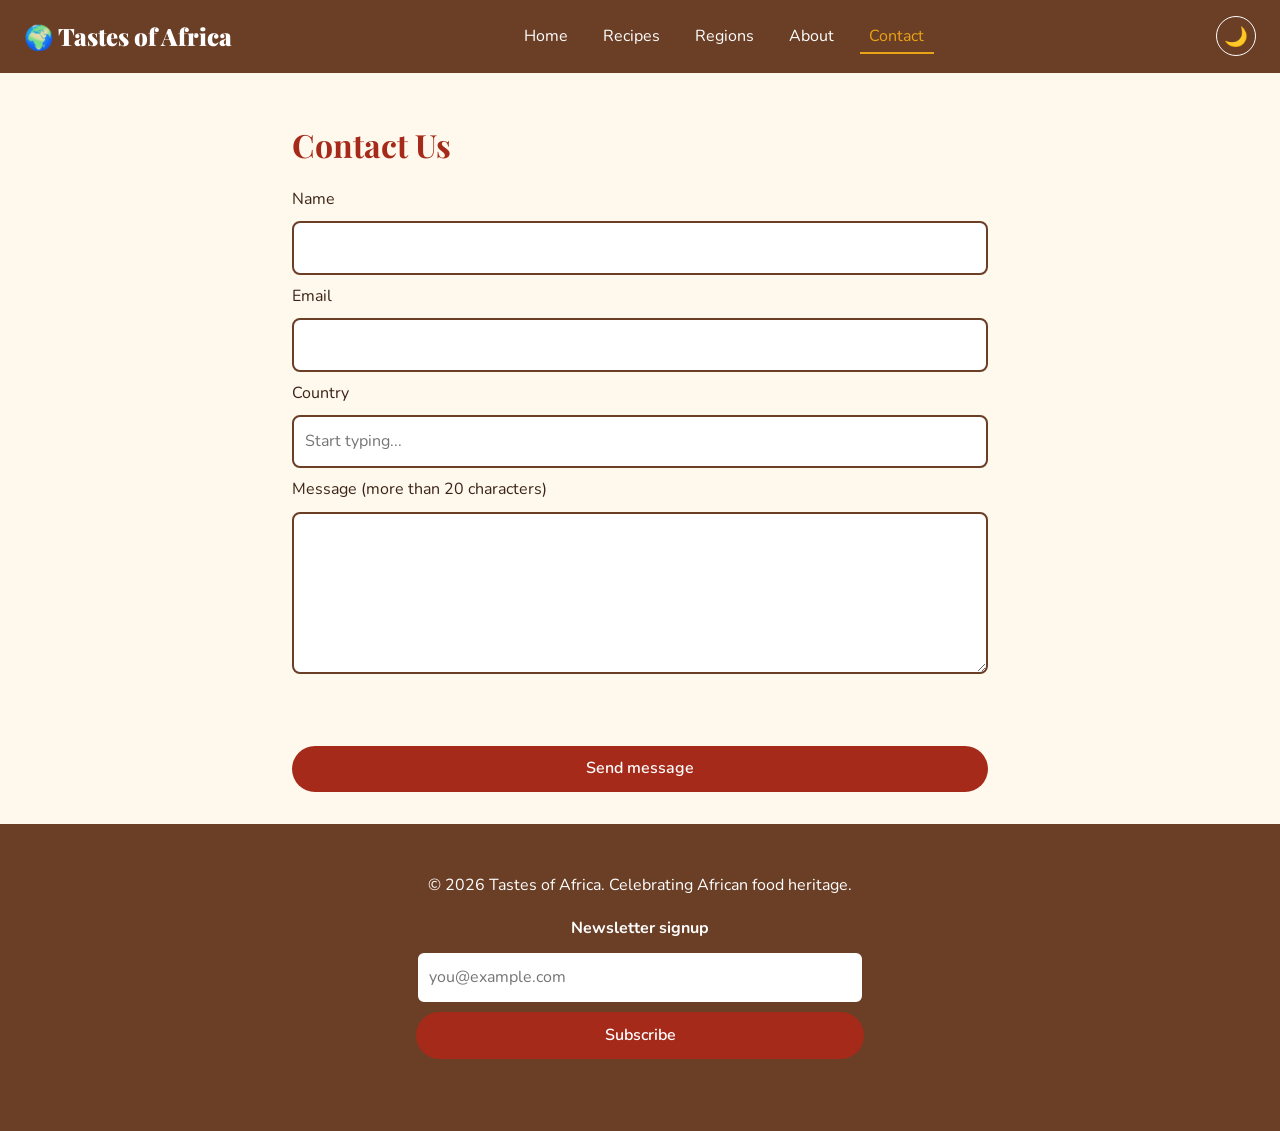
==== contact.html @ f4d13b34 "Tastes of Africa website: HTML, CSS and JavaScript" ====
<!DOCTYPE html>
<html lang="en">
<head>
<meta charset="UTF-8">
<meta name="viewport" content="width=device-width, initial-scale=1">
<title>Contact | Tastes of Africa</title>
<link rel="preconnect" href="https://fonts.googleapis.com">
<link href="https://fonts.googleapis.com/css2?family=Playfair+Display:wght@700;900&family=Nunito:wght@400;600&display=swap" rel="stylesheet">
<link rel="stylesheet" href="styles.css">
</head>
<body>
<header class="site-header">
  <a class="logo" href="index.html">🌍 Tastes of Africa</a>
  <nav aria-label="Main navigation"><ul>
    <li><a href="index.html">Home</a></li>
    <li><a href="recipes.html">Recipes</a></li>
    <li><a href="regions.html">Regions</a></li>
    <li><a href="about.html">About</a></li>
    <li><a href="contact.html" aria-current="page">Contact</a></li>
  </ul></nav>
  <button id="theme-toggle" type="button" aria-label="Toggle dark mode">🌙</button>
</header>

<main class="wrap narrow">
  <h1>Contact Us</h1>
  <form id="contact-form" novalidate>
    <label for="name">Name</label>
    <input type="text" id="name" name="name" required>

    <label for="email">Email</label>
    <input type="email" id="email" name="email" required>

    <label for="country">Country</label>
    <input list="countries" id="country" name="country" placeholder="Start typing...">
    <datalist id="countries">
      <option value="Nigeria"><option value="Ghana"><option value="Morocco">
      <option value="Ethiopia"><option value="Rwanda"><option value="Kenya">
      <option value="South Africa"><option value="Egypt"><option value="Other">
    </datalist>

    <label for="message">Message (more than 20 characters)</label>
    <textarea id="message" name="message" rows="5" required></textarea>

    <p id="form-error" class="error" role="alert"></p>
    <button type="submit">Send message</button>
  </form>
  <div id="confirmation" class="card pad hidden" role="status"></div>
</main>

<footer class="site-footer">
  <p>&copy; 2026 Tastes of Africa. Celebrating African food heritage.</p>
  <form id="newsletter-form" class="newsletter">
    <label for="news-email">Newsletter signup</label>
    <input type="email" id="news-email" placeholder="you@example.com" required>
    <button type="submit">Subscribe</button>
    <p id="news-msg" role="status"></p>
  </form>
</footer>
<script src="script.js"></script>
</body>
</html>
---- styles.css ----
/* ===== Tastes of Africa styles ===== */
:root{--bg:#fff8ec;--card:#fff;--text:#3b2417;--red:#a52a1a;--yellow:#e8a317;--brown:#6b3e26;--shadow:0 4px 14px rgba(59,36,23,.18)}
[data-theme="dark"]{--bg:#1f1510;--card:#2d1f17;--text:#f6e6d0;--red:#e0553f;--yellow:#f2b632;--brown:#d9a679}
*{box-sizing:border-box}
html{font-size:100%}
body{margin:0;font-family:'Nunito',sans-serif;line-height:1.7;background:var(--bg);color:var(--text)}
h1,h2,h3{font-family:'Playfair Display',serif;line-height:1.2;color:var(--red)}
img{max-width:100%;height:auto;border-radius:.5rem}
a{color:var(--red)}
.wrap{max-width:70rem;margin:0 auto;padding:2rem 1.25rem}
.narrow{max-width:46rem}

/* navigation */
.site-header{display:flex;flex-wrap:wrap;align-items:center;justify-content:space-between;gap:1rem;padding:1rem 1.5rem;background:var(--brown);position:sticky;top:0;z-index:10}
.logo{font-family:'Playfair Display',serif;font-size:1.5rem;color:#fff;text-decoration:none;font-weight:900}
nav ul{display:flex;flex-wrap:wrap;gap:1rem;list-style:none;margin:0;padding:0}
nav a{color:#fff;text-decoration:none;padding:.3rem .6rem;border-bottom:2px solid transparent;transition:.2s}
nav a:hover,nav a[aria-current]{color:var(--yellow);border-bottom-color:var(--yellow)}
#theme-toggle{background:none;border:1px solid #fff;border-radius:50%;font-size:1.2rem;cursor:pointer;width:2.5rem;height:2.5rem}

/* hero */
.hero{min-height:70vh;display:grid;place-items:center;text-align:center;background:linear-gradient(rgba(60,20,5,.55),rgba(60,20,5,.55)),url('https://loremflickr.com/1600/900/african,food') center/cover}
.overlay{color:#fff;padding:2rem;max-width:40rem}
.overlay h1{color:var(--yellow);font-size:clamp(2.5rem,8vw,4.5rem);margin:0}

/* components */
mark{background:var(--yellow);color:#3b2417;padding:0 .3rem;border-radius:.25rem}
.grid{display:grid;grid-template-columns:repeat(auto-fit,minmax(16rem,1fr));gap:1.5rem}
.card{background:var(--card);border-radius:1rem;box-shadow:var(--shadow);overflow:hidden;margin:0;animation:fade .6s ease both}
.pad{padding:1.5rem}
figcaption{padding:1rem 1.25rem 1.5rem}
.btn,button[type=submit]{display:inline-block;background:var(--red);color:#fff;border:0;padding:.6rem 1.2rem;border-radius:2rem;text-decoration:none;font:inherit;font-weight:600;cursor:pointer;transition:.2s}
.btn:hover,button[type=submit]:hover{background:var(--yellow);color:#3b2417}
.pills{display:flex;flex-wrap:wrap;gap:1rem;list-style:none;padding:0}
.pills a{display:block;padding:.7rem 1.5rem;background:var(--yellow);color:#3b2417;border-radius:2rem;text-decoration:none;font-weight:600}
.stack{display:grid;gap:1.5rem}
.video{position:relative;aspect-ratio:16/9;margin:1rem 0}
.video iframe{position:absolute;inset:0;width:100%;height:100%;border:0;border-radius:.5rem}
.mission{border-left:.4rem solid var(--yellow);padding:.5rem 1.5rem;font-size:1.25rem;font-style:italic;margin:1.5rem 0}

/* recipes */
.recipes{display:grid;gap:2rem}
.filters{display:flex;flex-wrap:wrap;gap:.6rem;margin:1rem 0 2rem}
.filter-btn,.fav-btn{background:var(--card);color:var(--text);border:2px solid var(--red);border-radius:2rem;padding:.4rem 1rem;font:inherit;cursor:pointer}
.filter-btn.active,.fav-btn.active{background:var(--red);color:#fff}
.hidden{display:none!important}
details{background:rgba(232,163,23,.15);padding:.75rem 1rem;border-radius:.5rem;margin:1rem 0}
summary{cursor:pointer;font-weight:700}
table{border-collapse:collapse;width:100%}
th,td{border:1px solid var(--brown);padding:.5rem;text-align:center}
th{background:var(--brown);color:#fff}
.servings{width:4.5rem;padding:.3rem}

/* forms */
form{display:grid;gap:.5rem}
input,textarea,select{width:100%;padding:.7rem;border:2px solid var(--brown);border-radius:.5rem;font:inherit;background:var(--card);color:var(--text);transition:.2s}
input:focus,textarea:focus{outline:none;border-color:var(--yellow);box-shadow:0 0 0 .25rem rgba(232,163,23,.45)}
.error{color:var(--red);font-weight:700;min-height:1.5rem}

/* footer */
.site-footer{background:var(--brown);color:#fff;text-align:center;padding:2rem 1rem}
.newsletter{max-width:28rem;margin:1rem auto 0}
.newsletter label{font-weight:700}

@keyframes fade{from{opacity:0;transform:translateY(1rem)}to{opacity:1;transform:none}}
@media(max-width:40rem){.site-header{flex-direction:column}}
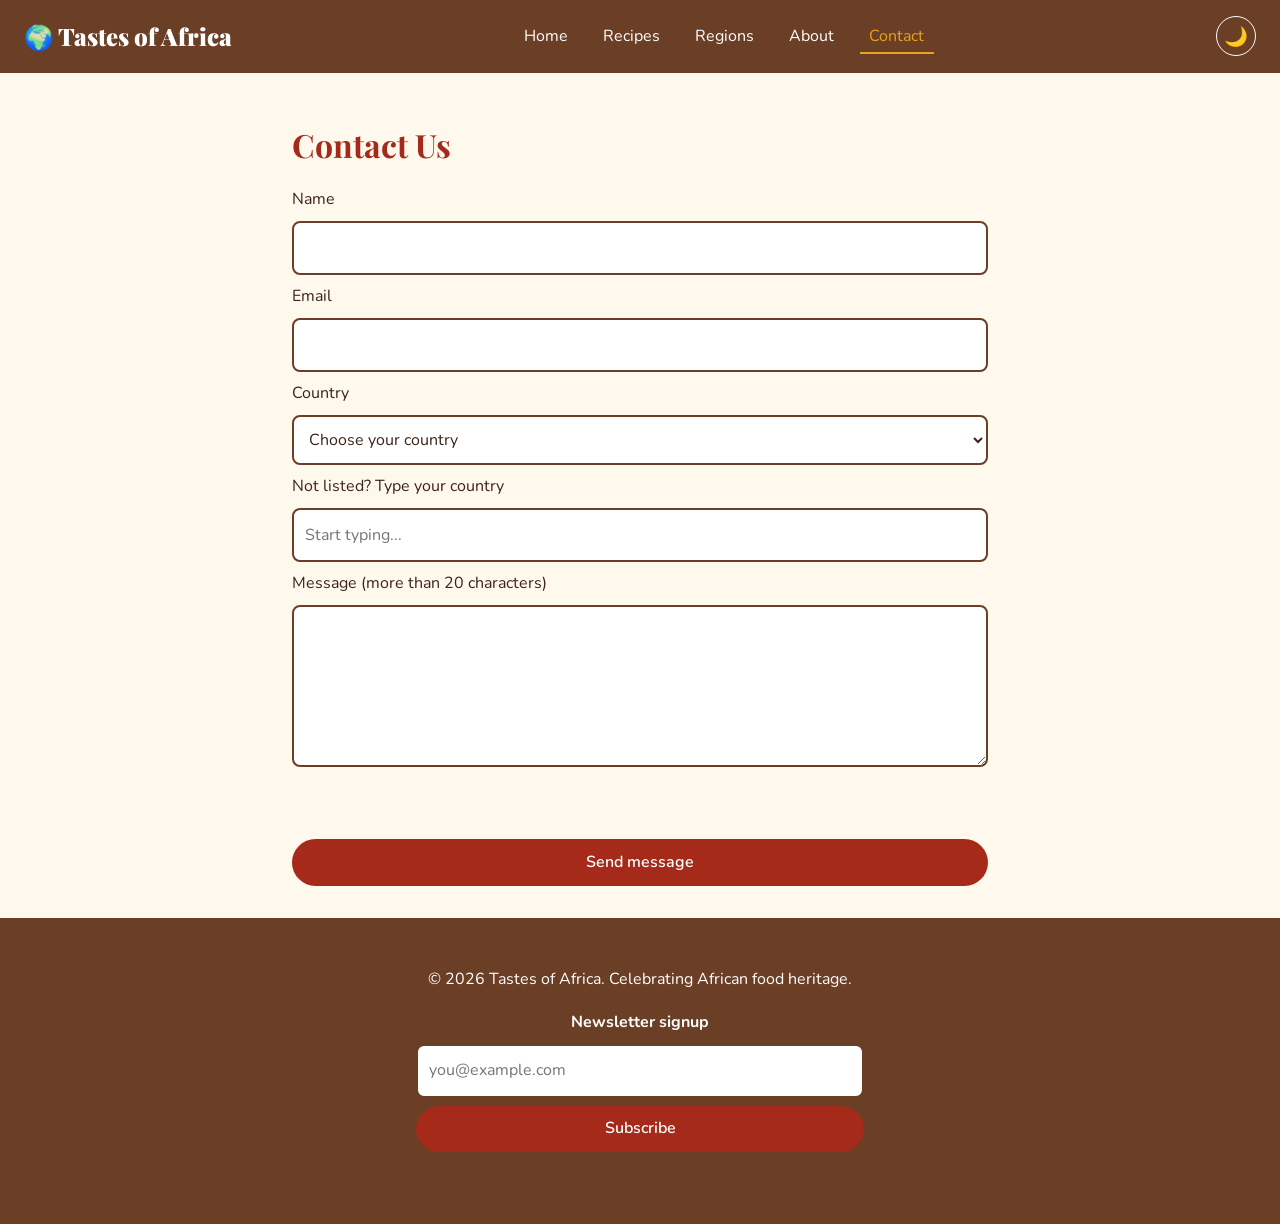
==== commit 2d95e24b: "Hero background video with pause and sound controls" ====
--- a/contact.html
+++ b/contact.html
@@ -30,12 +30,25 @@
     <label for="email">Email</label>
     <input type="email" id="email" name="email" required>
 
-    <label for="country">Country</label>
-    <input list="countries" id="country" name="country" placeholder="Start typing...">
-    <datalist id="countries">
-      <option value="Nigeria"><option value="Ghana"><option value="Morocco">
-      <option value="Ethiopia"><option value="Rwanda"><option value="Kenya">
-      <option value="South Africa"><option value="Egypt"><option value="Other">
+        <label for="country">Country</label>
+    <select id="country" name="country">
+      <option value="">Choose your country</option>
+      <option>Rwanda</option>
+      <option>Nigeria</option>
+      <option>Ghana</option>
+      <option>Kenya</option>
+      <option>Ethiopia</option>
+      <option>Morocco</option>
+      <option>South Africa</option>
+      <option>Other</option>
+    </select>
+
+    <label for="other-country">Not listed? Type your country</label>
+    <input list="more-countries" id="other-country" name="other-country" placeholder="Start typing...">
+    <datalist id="more-countries">
+      <option value="Egypt"><option value="Tanzania"><option value="Uganda">
+      <option value="Senegal"><option value="Tunisia"><option value="Algeria">
+      <option value="United States"><option value="United Kingdom"><option value="Canada">
     </datalist>
 
     <label for="message">Message (more than 20 characters)</label>
--- a/styles.css
+++ b/styles.css
@@ -63,4 +63,18 @@
 .newsletter label{font-weight:700}
 
 @keyframes fade{from{opacity:0;transform:translateY(1rem)}to{opacity:1;transform:none}}
-@media(max-width:40rem){.site-header{flex-direction:column}}+@media(max-width:40rem){.site-header{flex-direction:column}}
+html{scroll-padding-top:5rem}
+/* Sound toggle button */
+#sound-btn{position:absolute;bottom:1.25rem;right:1.25rem;z-index:3;background:rgba(0,0,0,.6);color:#fff;border:2px solid #fff;border-radius:2rem;padding:.5rem 1rem;font:inherit;cursor:pointer}
+#sound-btn:hover{background:var(--red)}
+/* ===== Hero background video ===== */
+.hero{position:relative;overflow:hidden;min-height:80vh;display:grid;place-items:center;text-align:center;background:#3b1f12 url('https://loremflickr.com/1600/900/african,food') center/cover}
+.hero__media{position:absolute;inset:0;z-index:0;pointer-events:none}
+.hero__media iframe{position:absolute;top:50%;left:50%;width:100vw;height:56.25vw;min-height:100%;min-width:177.78vh;transform:translate(-50%,-50%);border:0}
+.hero__shade{position:absolute;inset:0;background:rgba(60,20,5,.55);z-index:1}
+.overlay{position:relative;z-index:2}
+.hero__controls{position:absolute;bottom:1rem;right:1rem;z-index:3;display:flex;gap:.5rem;flex-wrap:wrap}
+.hero__controls[hidden]{display:none}
+.hero__control{background:rgba(0,0,0,.6);color:#fff;border:2px solid #fff;border-radius:2rem;padding:.4rem 1rem;font:inherit;cursor:pointer}
+.hero__control:hover,.hero__control:focus-visible{background:var(--red)}
